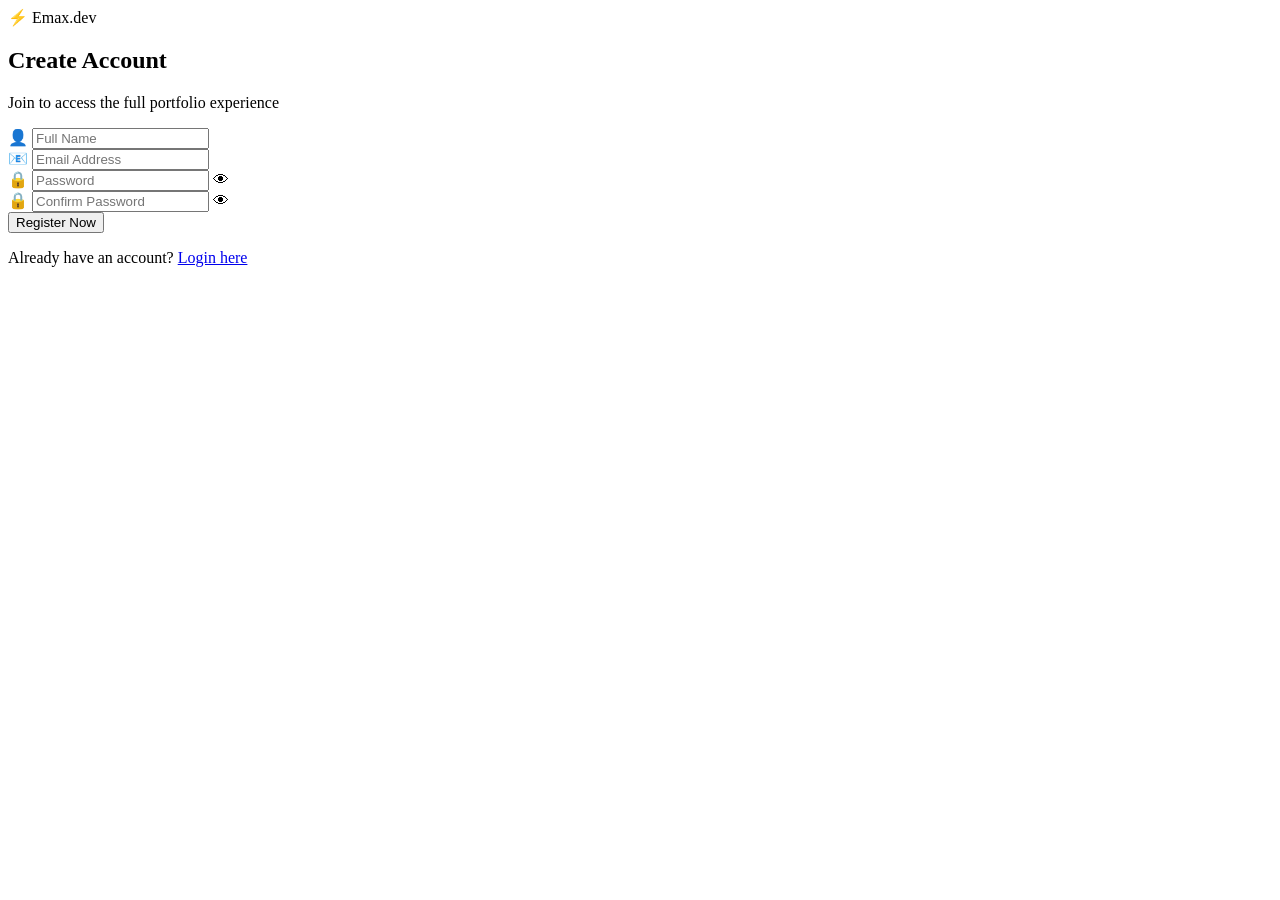
==== registration.html @ f393f00c "Rename registration-2.html to registration.html" ====
<!DOCTYPE html>
<html lang="en">
<head>
  <meta charset="UTF-8"/>
  <meta name="viewport" content="width=device-width, initial-scale=1.0"/>
  <title>Register | Emax.dev</title>
  <link rel="stylesheet" href="style.css"/>
  <link href="https://fonts.googleapis.com/css2?family=Bebas+Neue&family=Rajdhani:wght@400;600;700&family=Space+Mono:wght@400;700&display=swap" rel="stylesheet"/>
</head>
<body>
  <!-- REGISTRATION MODAL OVERLAY -->
  <div class="auth-overlay" id="registrationOverlay">
    <div class="auth-modal" id="registrationModal">
      <div class="auth-modal-glow"></div>
      <div class="auth-logo">⚡ Emax.dev</div>
      <h2 class="auth-title">Create Account</h2>
      <p class="auth-subtitle">Join to access the full portfolio experience</p>

      <form id="registrationForm" class="auth-form">
        <div class="input-group">
          <span class="input-icon">👤</span>
          <input type="text" id="regName" placeholder="Full Name" required autocomplete="off"/>
        </div>
        <div class="input-group">
          <span class="input-icon">📧</span>
          <input type="email" id="regEmail" placeholder="Email Address" required autocomplete="off"/>
        </div>
        <div class="input-group">
          <span class="input-icon">🔒</span>
          <input type="password" id="regPassword" placeholder="Password" required/>
          <span class="toggle-pw" onclick="togglePassword('regPassword', this)">👁</span>
        </div>
        <div class="input-group">
          <span class="input-icon">🔒</span>
          <input type="password" id="regConfirm" placeholder="Confirm Password" required/>
          <span class="toggle-pw" onclick="togglePassword('regConfirm', this)">👁</span>
        </div>
        <div id="regError" class="auth-error"></div>
        <button type="submit" class="auth-btn">Register Now</button>
      </form>

      <p class="auth-switch">Already have an account?
        <a href="login.html" class="auth-link">Login here</a>
      </p>
    </div>
  </div>

  <script src="script.js"></script>
</body>
</html>
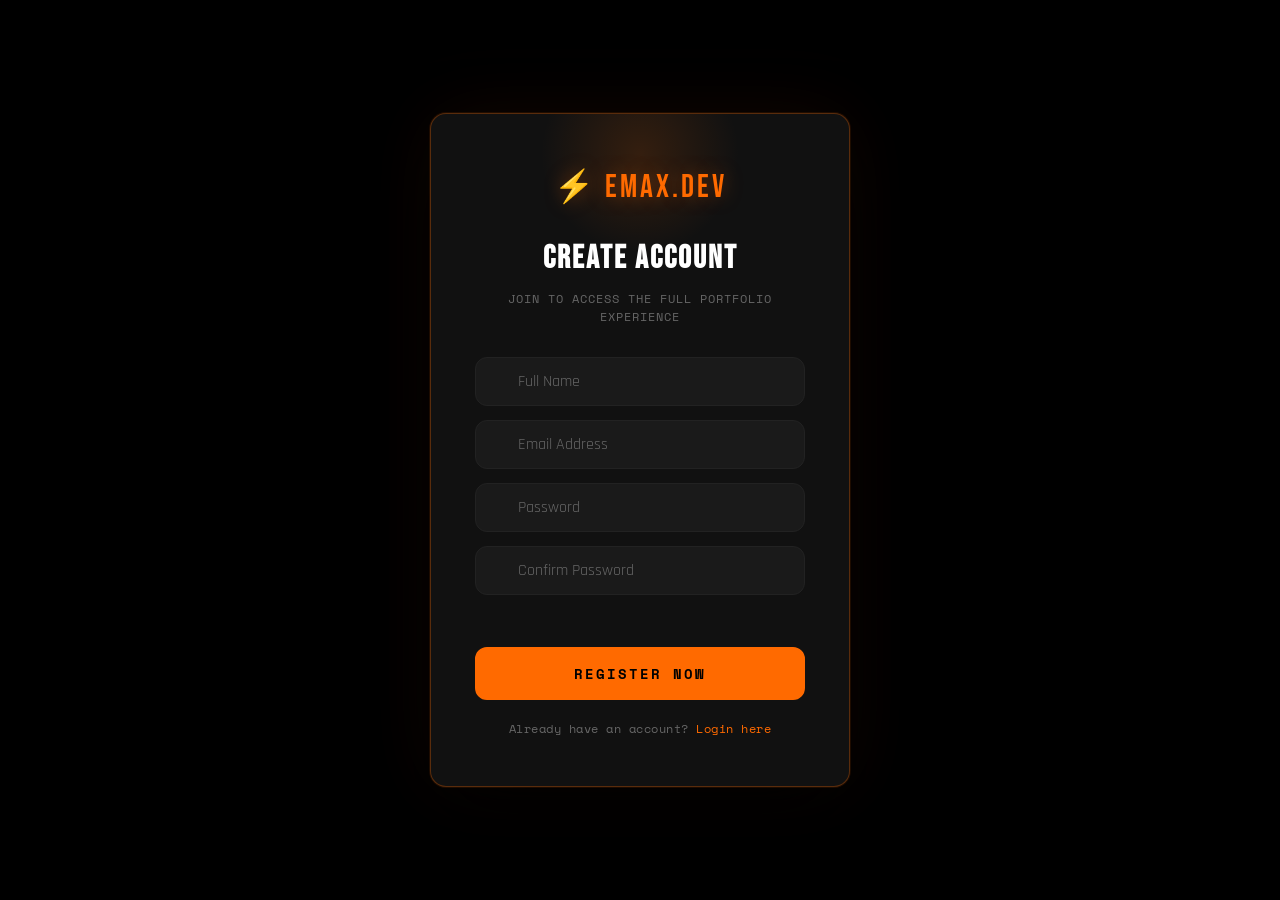
==== commit a9da6933: "Replace emoji icons with Font Awesome icons" ====
--- a/registration.html
+++ b/registration.html
@@ -18,22 +18,22 @@
 
       <form id="registrationForm" class="auth-form">
         <div class="input-group">
-          <span class="input-icon">👤</span>
+          <span class="input-icon"><i class="fas fa-user"></i></span>
           <input type="text" id="regName" placeholder="Full Name" required autocomplete="off"/>
         </div>
         <div class="input-group">
-          <span class="input-icon">📧</span>
+          <span class="input-icon"><i class="fas fa-envelope"></i></span>
           <input type="email" id="regEmail" placeholder="Email Address" required autocomplete="off"/>
         </div>
         <div class="input-group">
-          <span class="input-icon">🔒</span>
+          <span class="input-icon"><i class="fas fa-lock"></i></span>
           <input type="password" id="regPassword" placeholder="Password" required/>
-          <span class="toggle-pw" onclick="togglePassword('regPassword', this)">👁</span>
+          <span class="toggle-pw" onclick="togglePassword('regConfirm', this)"><i class="fas fa-eye"></i></span>
         </div>
         <div class="input-group">
-          <span class="input-icon">🔒</span>
+          <span class="input-icon"><i class="fas fa-lock"></i></span>
           <input type="password" id="regConfirm" placeholder="Confirm Password" required/>
-          <span class="toggle-pw" onclick="togglePassword('regConfirm', this)">👁</span>
+          <span class="toggle-pw" onclick="togglePassword('regConfirm', this)"><i class="fas fa-eye"></i></span>
         </div>
         <div id="regError" class="auth-error"></div>
         <button type="submit" class="auth-btn">Register Now</button>
--- a/style.css
+++ b/style.css
@@ -0,0 +1,1005 @@
+/* ========================================
+   EMAX.DEV — style.css
+   Dark Orange & Black Theme
+   ======================================== */
+
+/* ---------- RESET & ROOT ---------- */
+*, *::before, *::after { margin: 0; padding: 0; box-sizing: border-box; }
+
+:root {
+  --orange: #ff6a00;
+  --orange-dim: #cc5500;
+  --orange-glow: rgba(255, 106, 0, 0.35);
+  --orange-light: #ff8c3a;
+  --black: #000000;
+  --dark: #0a0a0a;
+  --dark2: #111111;
+  --dark3: #1a1a1a;
+  --dark4: #222222;
+  --white: #ffffff;
+  --gray: #aaaaaa;
+  --gray2: #666666;
+  --font-display: 'Bebas Neue', sans-serif;
+  --font-body: 'Rajdhani', sans-serif;
+  --font-mono: 'Space Mono', monospace;
+  --radius: 12px;
+  --transition: 0.3s ease;
+}
+
+html { scroll-behavior: smooth; }
+
+body {
+  background: var(--black);
+  color: var(--white);
+  font-family: var(--font-body);
+  font-size: 16px;
+  line-height: 1.6;
+  overflow-x: hidden;
+  cursor: default;
+}
+
+/* ---------- SCROLLBAR ---------- */
+::-webkit-scrollbar { width: 6px; }
+::-webkit-scrollbar-track { background: var(--dark); }
+::-webkit-scrollbar-thumb { background: var(--orange); border-radius: 3px; }
+
+/* ---------- SELECTION ---------- */
+::selection { background: var(--orange); color: var(--black); }
+
+/* ========================================
+   HEADER / NAV
+   ======================================== */
+.header {
+  position: fixed;
+  top: 0; left: 0; right: 0;
+  z-index: 1000;
+  display: flex;
+  align-items: center;
+  justify-content: space-between;
+  padding: 18px 60px;
+  background: rgba(0, 0, 0, 0.85);
+  backdrop-filter: blur(12px);
+  border-bottom: 1px solid rgba(255, 106, 0, 0.15);
+  transition: all var(--transition);
+}
+
+.header.scrolled {
+  padding: 12px 60px;
+  border-bottom-color: rgba(255, 106, 0, 0.4);
+  box-shadow: 0 4px 30px rgba(255, 106, 0, 0.1);
+}
+
+.logo {
+  font-family: var(--font-display);
+  font-size: 2rem;
+  letter-spacing: 2px;
+  color: var(--orange);
+  text-shadow: 0 0 20px var(--orange-glow);
+  cursor: pointer;
+  user-select: none;
+}
+
+.navbar nav {
+  display: flex;
+  gap: 36px;
+}
+
+.navbar nav a {
+  font-family: var(--font-mono);
+  font-size: 0.8rem;
+  text-transform: uppercase;
+  letter-spacing: 2px;
+  color: var(--gray);
+  text-decoration: none;
+  position: relative;
+  padding-bottom: 4px;
+  transition: color var(--transition);
+}
+
+.navbar nav a::after {
+  content: '';
+  position: absolute;
+  bottom: 0; left: 0;
+  width: 0; height: 2px;
+  background: var(--orange);
+  transition: width var(--transition);
+}
+
+.navbar nav a:hover { color: var(--orange); }
+.navbar nav a:hover::after { width: 100%; }
+
+.menu-btn {
+  display: none;
+  font-size: 1.8rem;
+  color: var(--orange);
+  cursor: pointer;
+  z-index: 1100;
+  transition: transform var(--transition);
+}
+.menu-btn:hover { transform: scale(1.1); }
+
+/* ========================================
+   HERO SECTION
+   ======================================== */
+.hero {
+  min-height: 100vh;
+  display: flex;
+  align-items: center;
+  justify-content: space-between;
+  padding: 120px 60px 60px;
+  position: relative;
+  overflow: hidden;
+  gap: 40px;
+}
+
+.hero::before {
+  content: '';
+  position: absolute;
+  inset: 0;
+  background:
+    radial-gradient(ellipse 60% 60% at 80% 50%, rgba(255,106,0,0.07) 0%, transparent 70%),
+    radial-gradient(ellipse 40% 40% at 20% 80%, rgba(255,106,0,0.04) 0%, transparent 60%);
+  pointer-events: none;
+}
+
+/* Grid texture */
+.hero::after {
+  content: '';
+  position: absolute;
+  inset: 0;
+  background-image:
+    linear-gradient(rgba(255,106,0,0.03) 1px, transparent 1px),
+    linear-gradient(90deg, rgba(255,106,0,0.03) 1px, transparent 1px);
+  background-size: 60px 60px;
+  pointer-events: none;
+}
+
+.hero-content {
+  flex: 1;
+  max-width: 600px;
+  z-index: 1;
+}
+
+.hero-greeting {
+  font-family: var(--font-mono);
+  font-size: 0.8rem;
+  text-transform: uppercase;
+  letter-spacing: 4px;
+  color: var(--orange);
+  margin-bottom: 16px;
+  opacity: 0;
+  animation: fadeUp 0.8s ease 0.2s forwards;
+}
+
+.hero-content h1 {
+  font-family: var(--font-display);
+  font-size: clamp(2.8rem, 5vw, 4.5rem);
+  line-height: 1.05;
+  letter-spacing: 2px;
+  color: var(--white);
+  margin-bottom: 20px;
+  opacity: 0;
+  animation: fadeUp 0.8s ease 0.4s forwards;
+}
+
+.highlight { color: var(--orange); text-shadow: 0 0 30px var(--orange-glow); }
+
+.typing-line {
+  font-family: var(--font-mono);
+  font-size: 1rem;
+  color: var(--gray);
+  min-height: 28px;
+  margin-bottom: 36px;
+  opacity: 0;
+  animation: fadeUp 0.8s ease 0.6s forwards;
+}
+
+.cursor {
+  color: var(--orange);
+  animation: blink 0.7s infinite;
+  font-weight: 700;
+}
+
+@keyframes blink { 0%,100%{opacity:1} 50%{opacity:0} }
+
+.lets-talk-btn {
+  display: inline-block;
+  padding: 14px 36px;
+  background: var(--orange);
+  color: var(--black);
+  font-family: var(--font-mono);
+  font-size: 0.85rem;
+  font-weight: 700;
+  letter-spacing: 2px;
+  text-transform: uppercase;
+  text-decoration: none;
+  border-radius: 4px;
+  border: 2px solid var(--orange);
+  position: relative;
+  overflow: hidden;
+  transition: all var(--transition);
+  opacity: 0;
+  animation: fadeUp 0.8s ease 0.8s forwards;
+}
+
+.lets-talk-btn::before {
+  content: '';
+  position: absolute;
+  inset: 0;
+  background: var(--black);
+  transform: translateX(-101%);
+  transition: transform 0.3s ease;
+}
+
+.lets-talk-btn:hover { color: var(--orange); }
+.lets-talk-btn:hover::before { transform: translateX(0); }
+
+/* ---------- HERO IMAGE + ORBIT RINGS ---------- */
+.hero-image-wrapper {
+  position: relative;
+  width: 340px;
+  height: 340px;
+  flex-shrink: 0;
+  display: flex;
+  align-items: center;
+  justify-content: center;
+  z-index: 1;
+  opacity: 0;
+  animation: fadeIn 1s ease 1s forwards;
+}
+
+.hero-image {
+  width: 260px;
+  height: 260px;
+  border-radius: 50%;
+  overflow: hidden;
+  border: 3px solid var(--orange);
+  box-shadow:
+    0 0 0 6px rgba(255,106,0,0.12),
+    0 0 40px rgba(255,106,0,0.3),
+    inset 0 0 30px rgba(0,0,0,0.5);
+  position: relative;
+  z-index: 2;
+}
+
+.hero-image img {
+  width: 100%;
+  height: 100%;
+  object-fit: cover;
+  display: block;
+}
+
+/* Orbit rings */
+.orbit-ring {
+  position: absolute;
+  border-radius: 50%;
+  border: 2px solid transparent;
+  pointer-events: none;
+}
+
+.ring1 {
+  width: 300px;
+  height: 300px;
+  border-top-color: var(--orange);
+  border-right-color: rgba(255,106,0,0.3);
+  border-bottom-color: transparent;
+  border-left-color: rgba(255,106,0,0.3);
+  animation: orbit1 3s linear infinite;
+  filter: drop-shadow(0 0 6px var(--orange));
+}
+
+.ring2 {
+  width: 330px;
+  height: 330px;
+  border-bottom-color: var(--orange);
+  border-left-color: rgba(255,106,0,0.3);
+  border-top-color: transparent;
+  border-right-color: rgba(255,106,0,0.3);
+  animation: orbit2 4.5s linear infinite;
+  filter: drop-shadow(0 0 4px var(--orange-dim));
+}
+
+@keyframes orbit1 { from { transform: rotate(0deg); } to { transform: rotate(360deg); } }
+@keyframes orbit2 { from { transform: rotate(0deg); } to { transform: rotate(-360deg); } }
+
+/* ========================================
+   ABOUT SECTION
+   ======================================== */
+.about {
+  display: flex;
+  align-items: center;
+  gap: 60px;
+  padding: 100px 60px;
+  background: var(--dark2);
+  position: relative;
+  overflow: hidden;
+}
+
+.about::before {
+  content: '';
+  position: absolute;
+  left: -100px; top: 50%;
+  transform: translateY(-50%);
+  width: 300px; height: 300px;
+  background: radial-gradient(circle, rgba(255,106,0,0.08) 0%, transparent 70%);
+  pointer-events: none;
+}
+
+.about-image {
+  flex-shrink: 0;
+  width: 280px; height: 280px;
+  border-radius: 50%;
+  overflow: hidden;
+  border: 3px solid var(--orange-dim);
+  box-shadow: 0 0 30px rgba(255,106,0,0.2);
+  transition: transform 0.4s ease, box-shadow 0.4s ease;
+}
+
+.about-image:hover {
+  transform: scale(1.03);
+  box-shadow: 0 0 50px rgba(255,106,0,0.35);
+}
+
+.about-image img {
+  width: 100%;
+  height: 100%;
+  object-fit: cover;
+}
+
+.about-content { flex: 1; max-width: 580px; }
+
+.title {
+  font-family: var(--font-display);
+  font-size: clamp(2rem, 4vw, 3.5rem);
+  letter-spacing: 3px;
+  margin-bottom: 20px;
+  position: relative;
+  display: inline-block;
+}
+
+.title::after {
+  content: '';
+  display: block;
+  width: 60px; height: 3px;
+  background: var(--orange);
+  margin-top: 8px;
+  box-shadow: 0 0 10px var(--orange-glow);
+}
+
+.about-content p {
+  font-size: 1.05rem;
+  color: var(--gray);
+  line-height: 1.8;
+  margin-bottom: 28px;
+}
+
+.skills-grid {
+  display: flex;
+  flex-wrap: wrap;
+  gap: 10px;
+}
+
+.skill-tag {
+  font-family: var(--font-mono);
+  font-size: 0.72rem;
+  padding: 6px 16px;
+  border: 1px solid var(--orange-dim);
+  border-radius: 3px;
+  color: var(--orange);
+  letter-spacing: 1px;
+  background: rgba(255,106,0,0.06);
+  transition: all var(--transition);
+  cursor: default;
+}
+
+.skill-tag:hover {
+  background: var(--orange);
+  color: var(--black);
+  box-shadow: 0 0 15px var(--orange-glow);
+}
+
+/* ========================================
+   PROJECTS SECTION
+   ======================================== */
+#projects {
+  padding: 100px 60px;
+  text-align: center;
+  background: var(--black);
+}
+
+#projects .title { display: block; margin-bottom: 60px; }
+#projects .title::after { margin: 8px auto 0; }
+
+.project-container {
+  display: grid;
+  grid-template-columns: repeat(auto-fit, minmax(280px, 1fr));
+  gap: 28px;
+  max-width: 1000px;
+  margin: 0 auto;
+}
+
+.project-card {
+  background: var(--dark3);
+  border: 1px solid var(--dark4);
+  border-radius: var(--radius);
+  overflow: hidden;
+  transition: all 0.35s ease;
+  cursor: pointer;
+  text-align: left;
+}
+
+.project-card:hover {
+  border-color: var(--orange);
+  transform: translateY(-8px);
+  box-shadow: 0 20px 50px rgba(255,106,0,0.2);
+}
+
+.project-img-wrap {
+  position: relative;
+  width: 100%;
+  height: 200px;
+  overflow: hidden;
+}
+
+.project-img-wrap img {
+  width: 100%;
+  height: 100%;
+  object-fit: cover;
+  transition: transform 0.5s ease;
+}
+
+.project-card:hover .project-img-wrap img { transform: scale(1.08); }
+
+.card-overlay {
+  position: absolute;
+  inset: 0;
+  background: rgba(0,0,0,0.75);
+  display: flex;
+  align-items: center;
+  justify-content: center;
+  opacity: 0;
+  transition: opacity var(--transition);
+}
+
+.project-card:hover .card-overlay { opacity: 1; }
+
+.view-btn {
+  padding: 10px 28px;
+  background: var(--orange);
+  color: var(--black);
+  font-family: var(--font-mono);
+  font-size: 0.8rem;
+  font-weight: 700;
+  letter-spacing: 1px;
+  text-decoration: none;
+  border-radius: 4px;
+  transition: transform 0.2s ease;
+}
+
+.view-btn:hover { transform: scale(1.05); }
+
+.card-body {
+  padding: 20px 24px;
+}
+
+.card-body h3 {
+  font-family: var(--font-display);
+  font-size: 1.4rem;
+  letter-spacing: 1px;
+  color: var(--white);
+  margin-bottom: 6px;
+}
+
+.card-body p {
+  font-size: 0.9rem;
+  color: var(--gray2);
+}
+
+/* ========================================
+   CONTACT SECTION
+   ======================================== */
+.contact {
+  padding: 100px 60px;
+  background: var(--dark2);
+  text-align: center;
+  position: relative;
+  overflow: hidden;
+}
+
+.contact::after {
+  content: '';
+  position: absolute;
+  right: -100px; bottom: -100px;
+  width: 350px; height: 350px;
+  background: radial-gradient(circle, rgba(255,106,0,0.06) 0%, transparent 70%);
+  pointer-events: none;
+}
+
+.contact .title { display: block; margin-bottom: 50px; }
+.contact .title::after { margin: 8px auto 0; }
+
+#contactForm {
+  max-width: 600px;
+  margin: 0 auto 40px;
+  display: flex;
+  flex-direction: column;
+  gap: 14px;
+}
+
+#contactForm input,
+#contactForm textarea {
+  width: 100%;
+  padding: 14px 20px;
+  background: var(--dark3);
+  border: 1px solid var(--dark4);
+  border-radius: var(--radius);
+  color: var(--white);
+  font-family: var(--font-body);
+  font-size: 1rem;
+  transition: border-color var(--transition), box-shadow var(--transition);
+  outline: none;
+  resize: vertical;
+}
+
+#contactForm input::placeholder,
+#contactForm textarea::placeholder { color: var(--gray2); }
+
+#contactForm input:focus,
+#contactForm textarea:focus {
+  border-color: var(--orange);
+  box-shadow: 0 0 20px rgba(255,106,0,0.15);
+}
+
+#contactForm button {
+  padding: 14px 32px;
+  background: var(--orange);
+  color: var(--black);
+  font-family: var(--font-mono);
+  font-size: 0.9rem;
+  font-weight: 700;
+  letter-spacing: 2px;
+  text-transform: uppercase;
+  border: 2px solid var(--orange);
+  border-radius: var(--radius);
+  cursor: pointer;
+  transition: all var(--transition);
+  position: relative;
+  overflow: hidden;
+}
+
+#contactForm button:hover {
+  background: transparent;
+  color: var(--orange);
+  box-shadow: 0 0 25px var(--orange-glow);
+}
+
+.social-links {
+  display: flex;
+  justify-content: center;
+  gap: 20px;
+  margin-top: 10px;
+}
+
+.social-icon {
+  width: 52px; height: 52px;
+  background: var(--dark3);
+  border: 1px solid var(--dark4);
+  border-radius: 50%;
+  display: flex;
+  align-items: center;
+  justify-content: center;
+  font-size: 1.4rem;
+  text-decoration: none;
+  transition: all var(--transition);
+}
+
+.social-icon:hover {
+  border-color: var(--orange);
+  background: rgba(255,106,0,0.12);
+  transform: translateY(-4px);
+  box-shadow: 0 8px 20px rgba(255,106,0,0.2);
+}
+
+/* ========================================
+   FOOTER
+   ======================================== */
+footer {
+  padding: 30px 60px;
+  background: var(--black);
+  text-align: center;
+  border-top: 1px solid var(--dark4);
+}
+
+footer p {
+  font-family: var(--font-mono);
+  font-size: 0.75rem;
+  letter-spacing: 1px;
+  color: var(--gray2);
+}
+
+/* ========================================
+   SCROLL-TO-TOP BUTTON
+   ======================================== */
+#topBtn {
+  position: fixed;
+  bottom: 30px; right: 30px;
+  width: 48px; height: 48px;
+  background: var(--orange);
+  color: var(--black);
+  font-size: 1.3rem;
+  font-weight: 700;
+  border: none;
+  border-radius: 50%;
+  cursor: pointer;
+  display: none;
+  align-items: center;
+  justify-content: center;
+  z-index: 999;
+  transition: all var(--transition);
+  box-shadow: 0 0 20px rgba(255,106,0,0.4);
+}
+
+#topBtn:hover {
+  background: var(--orange-dim);
+  transform: translateY(-3px);
+  box-shadow: 0 6px 25px rgba(255,106,0,0.5);
+}
+
+#topBtn.show { display: flex; }
+
+/* ========================================
+   LOGOUT BUTTON
+   ======================================== */
+.logout-btn {
+  position: fixed;
+  bottom: 30px; left: 30px;
+  padding: 10px 20px;
+  background: var(--dark3);
+  color: var(--gray);
+  font-family: var(--font-mono);
+  font-size: 0.75rem;
+  letter-spacing: 1px;
+  border: 1px solid var(--dark4);
+  border-radius: 6px;
+  cursor: pointer;
+  z-index: 999;
+  transition: all var(--transition);
+}
+
+.logout-btn:hover {
+  border-color: var(--orange);
+  color: var(--orange);
+  box-shadow: 0 0 15px rgba(255,106,0,0.2);
+}
+
+/* ========================================
+   AUTH OVERLAY (used in login.html & registration.html)
+   ======================================== */
+body.auth-page {
+  display: flex;
+  align-items: center;
+  justify-content: center;
+  min-height: 100vh;
+  background: var(--black);
+  overflow: hidden;
+}
+
+body.auth-page::before {
+  content: '';
+  position: fixed;
+  inset: 0;
+  background:
+    radial-gradient(ellipse 70% 70% at 50% 50%, rgba(255,106,0,0.06) 0%, transparent 70%);
+  pointer-events: none;
+}
+
+/* Grid bg for auth pages */
+body.auth-page::after {
+  content: '';
+  position: fixed;
+  inset: 0;
+  background-image:
+    linear-gradient(rgba(255,106,0,0.04) 1px, transparent 1px),
+    linear-gradient(90deg, rgba(255,106,0,0.04) 1px, transparent 1px);
+  background-size: 50px 50px;
+  pointer-events: none;
+}
+
+/* Overlay for modal pop on main page */
+.auth-overlay {
+  position: fixed;
+  inset: 0;
+  background: rgba(0,0,0,0.92);
+  display: flex;
+  align-items: center;
+  justify-content: center;
+  z-index: 9999;
+  animation: overlayFadeIn 0.4s ease forwards;
+  backdrop-filter: blur(6px);
+}
+
+@keyframes overlayFadeIn { from {opacity:0} to {opacity:1} }
+
+.auth-modal {
+  background: var(--dark2);
+  border: 1px solid rgba(255,106,0,0.3);
+  border-radius: 16px;
+  padding: 48px 44px;
+  width: 100%;
+  max-width: 420px;
+  position: relative;
+  overflow: hidden;
+  animation: modalSlideUp 0.5s cubic-bezier(0.16,1,0.3,1) forwards;
+  box-shadow:
+    0 0 0 1px rgba(255,106,0,0.1),
+    0 40px 80px rgba(0,0,0,0.8),
+    0 0 80px rgba(255,106,0,0.08);
+}
+
+@keyframes modalSlideUp {
+  from { opacity:0; transform: translateY(40px) scale(0.96); }
+  to   { opacity:1; transform: translateY(0) scale(1); }
+}
+
+.auth-modal-glow {
+  position: absolute;
+  top: -60px; left: 50%;
+  transform: translateX(-50%);
+  width: 200px; height: 200px;
+  background: radial-gradient(circle, rgba(255,106,0,0.15) 0%, transparent 70%);
+  pointer-events: none;
+}
+
+.auth-logo {
+  font-family: var(--font-display);
+  font-size: 2rem;
+  letter-spacing: 3px;
+  color: var(--orange);
+  text-align: center;
+  margin-bottom: 20px;
+  text-shadow: 0 0 20px var(--orange-glow);
+}
+
+.auth-title {
+  font-family: var(--font-display);
+  font-size: 2rem;
+  letter-spacing: 2px;
+  color: var(--white);
+  text-align: center;
+  margin-bottom: 6px;
+}
+
+.auth-subtitle {
+  font-family: var(--font-mono);
+  font-size: 0.72rem;
+  letter-spacing: 1px;
+  color: var(--gray2);
+  text-align: center;
+  margin-bottom: 30px;
+  text-transform: uppercase;
+}
+
+.user-welcome {
+  font-family: var(--font-body);
+  font-size: 1.05rem;
+  color: var(--orange);
+  text-align: center;
+  margin-bottom: 16px;
+  font-weight: 600;
+  min-height: 24px;
+}
+
+.auth-form {
+  display: flex;
+  flex-direction: column;
+  gap: 14px;
+}
+
+.input-group {
+  position: relative;
+  display: flex;
+  align-items: center;
+}
+
+.input-icon {
+  position: absolute;
+  left: 14px;
+  font-size: 1rem;
+  pointer-events: none;
+  z-index: 1;
+}
+
+.input-group input {
+  width: 100%;
+  padding: 13px 42px 13px 42px;
+  background: var(--dark3);
+  border: 1px solid var(--dark4);
+  border-radius: var(--radius);
+  color: var(--white);
+  font-family: var(--font-body);
+  font-size: 1rem;
+  outline: none;
+  transition: border-color var(--transition), box-shadow var(--transition);
+}
+
+.input-group input::placeholder { color: var(--gray2); }
+
+.input-group input:focus {
+  border-color: var(--orange);
+  box-shadow: 0 0 20px rgba(255,106,0,0.12);
+}
+
+.toggle-pw {
+  position: absolute;
+  right: 14px;
+  cursor: pointer;
+  font-size: 1rem;
+  opacity: 0.6;
+  transition: opacity var(--transition);
+  user-select: none;
+}
+
+.toggle-pw:hover { opacity: 1; }
+
+.auth-error {
+  font-family: var(--font-mono);
+  font-size: 0.75rem;
+  color: #ff4444;
+  text-align: center;
+  min-height: 18px;
+  letter-spacing: 0.5px;
+}
+
+.auth-btn {
+  width: 100%;
+  padding: 14px;
+  background: var(--orange);
+  color: var(--black);
+  font-family: var(--font-mono);
+  font-size: 0.88rem;
+  font-weight: 700;
+  letter-spacing: 2px;
+  text-transform: uppercase;
+  border: 2px solid var(--orange);
+  border-radius: var(--radius);
+  cursor: pointer;
+  margin-top: 6px;
+  transition: all var(--transition);
+  position: relative;
+  overflow: hidden;
+}
+
+.auth-btn::before {
+  content: '';
+  position: absolute;
+  inset: 0;
+  background: var(--black);
+  transform: translateX(-101%);
+  transition: transform 0.3s ease;
+}
+
+.auth-btn:hover { color: var(--orange); }
+.auth-btn:hover::before { transform: translateX(0); }
+
+.auth-switch {
+  font-family: var(--font-mono);
+  font-size: 0.72rem;
+  color: var(--gray2);
+  text-align: center;
+  margin-top: 20px;
+  letter-spacing: 0.5px;
+}
+
+.auth-link {
+  color: var(--orange);
+  text-decoration: none;
+  transition: text-shadow var(--transition);
+}
+
+.auth-link:hover { text-shadow: 0 0 10px var(--orange-glow); }
+
+/* Toast notification */
+.toast {
+  position: fixed;
+  top: 30px; left: 50%;
+  transform: translateX(-50%) translateY(-80px);
+  background: var(--dark3);
+  border: 1px solid var(--orange);
+  border-radius: 8px;
+  padding: 14px 28px;
+  font-family: var(--font-mono);
+  font-size: 0.82rem;
+  letter-spacing: 1px;
+  color: var(--orange);
+  z-index: 99999;
+  transition: transform 0.4s cubic-bezier(0.16,1,0.3,1), opacity 0.4s ease;
+  opacity: 0;
+  pointer-events: none;
+  box-shadow: 0 8px 30px rgba(0,0,0,0.5);
+}
+
+.toast.show {
+  transform: translateX(-50%) translateY(0);
+  opacity: 1;
+}
+
+/* ========================================
+   ANIMATIONS
+   ======================================== */
+@keyframes fadeUp {
+  from { opacity:0; transform: translateY(24px); }
+  to   { opacity:1; transform: translateY(0); }
+}
+
+@keyframes fadeIn {
+  from { opacity:0; }
+  to   { opacity:1; }
+}
+
+/* Scroll reveal */
+.reveal {
+  opacity: 0;
+  transform: translateY(30px);
+  transition: opacity 0.7s ease, transform 0.7s ease;
+}
+
+.reveal.visible {
+  opacity: 1;
+  transform: translateY(0);
+}
+
+/* ========================================
+   RESPONSIVE — MOBILE
+   ======================================== */
+@media (max-width: 900px) {
+  .header { padding: 16px 24px; }
+  .header.scrolled { padding: 12px 24px; }
+  .menu-btn { display: block; }
+  .navbar {
+    position: fixed;
+    top: 0; right: -100%;
+    width: 260px; height: 100vh;
+    background: var(--dark2);
+    border-left: 1px solid rgba(255,106,0,0.2);
+    display: flex;
+    flex-direction: column;
+    align-items: center;
+    justify-content: center;
+    transition: right 0.4s cubic-bezier(0.16,1,0.3,1);
+    z-index: 1050;
+  }
+  .navbar.open { right: 0; box-shadow: -10px 0 40px rgba(0,0,0,0.8); }
+  .navbar nav { flex-direction: column; gap: 28px; text-align: center; }
+  .navbar nav a { font-size: 0.9rem; }
+
+  .hero {
+    flex-direction: column-reverse;
+    padding: 100px 24px 60px;
+    text-align: center;
+  }
+  .hero-image-wrapper { width: 260px; height: 260px; }
+  .hero-image { width: 200px; height: 200px; }
+  .ring1 { width: 230px; height: 230px; }
+  .ring2 { width: 255px; height: 255px; }
+
+  .about {
+    flex-direction: column;
+    padding: 70px 24px;
+    text-align: center;
+  }
+  .about-image { width: 200px; height: 200px; }
+  .skills-grid { justify-content: center; }
+
+  #projects { padding: 70px 24px; }
+  .contact { padding: 70px 24px; }
+
+  footer { padding: 24px; }
+  .logout-btn { bottom: 16px; left: 16px; font-size: 0.7rem; padding: 8px 14px; }
+  #topBtn { bottom: 16px; right: 16px; }
+  .auth-modal { padding: 36px 24px; }
+}
+
+@media (max-width: 500px) {
+  .hero-content h1 { font-size: 2.2rem; }
+  .project-container { grid-template-columns: 1fr; }
+}
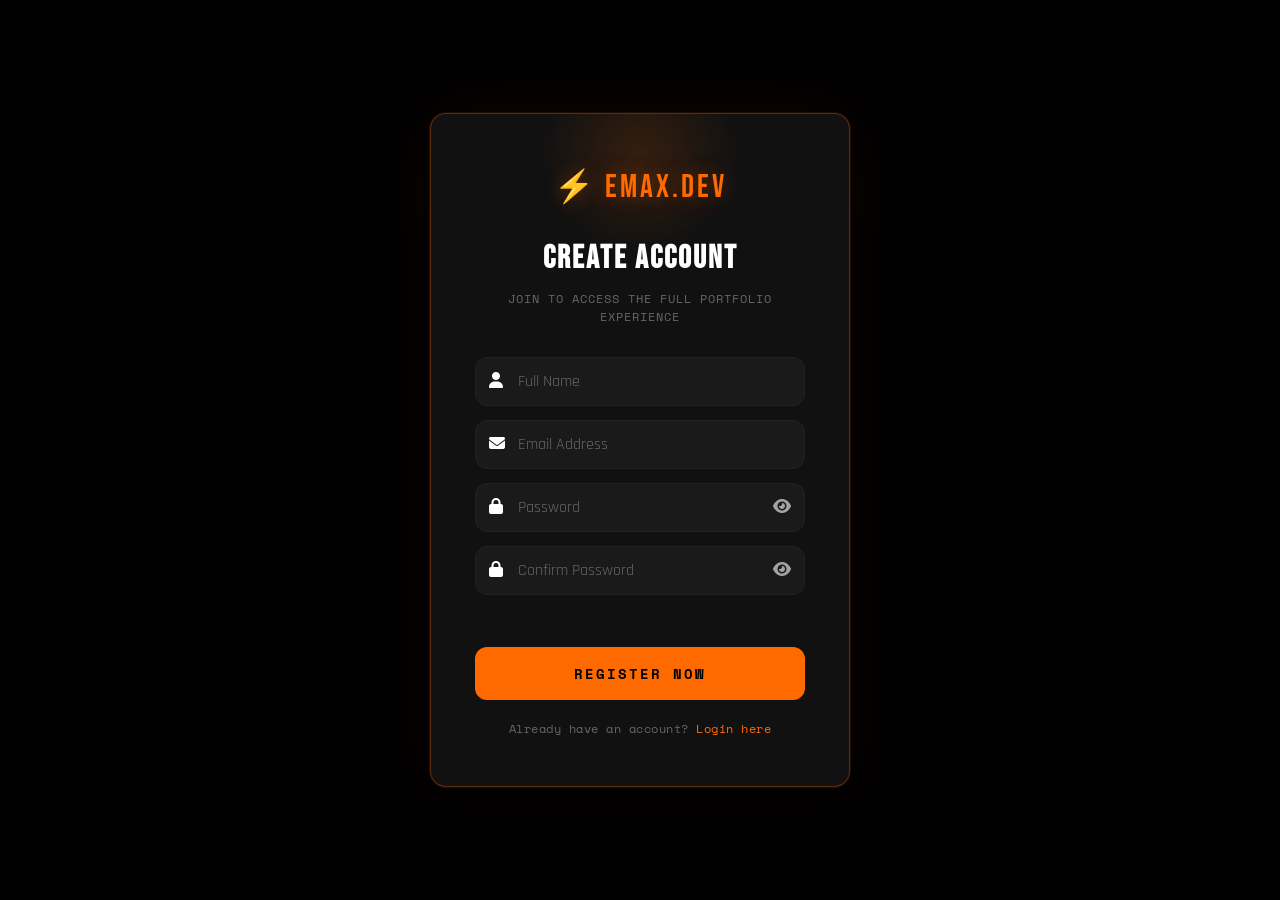
==== commit 3cd47d6f: "Add stylesheets for fonts and icons in registration.html Added Google Fonts and Font Awesome stylesh" ====
--- a/registration.html
+++ b/registration.html
@@ -5,6 +5,11 @@
   <meta name="viewport" content="width=device-width, initial-scale=1.0"/>
   <title>Register | Emax.dev</title>
   <link rel="stylesheet" href="style.css"/>
+
+   <link href="https://fonts.googleapis.com/css2?family=Bebas+Neue&family=Rajdhani:wght@400;600;700&family=Space+Mono:wght@400;700&display=swap" rel="stylesheet"/>
+
+  <link rel="stylesheet" href="https://cdnjs.cloudflare.com/ajax/libs/font-awesome/6.5.2/css/all.min.css">
+</head>
   <link href="https://fonts.googleapis.com/css2?family=Bebas+Neue&family=Rajdhani:wght@400;600;700&family=Space+Mono:wght@400;700&display=swap" rel="stylesheet"/>
 </head>
 <body>
